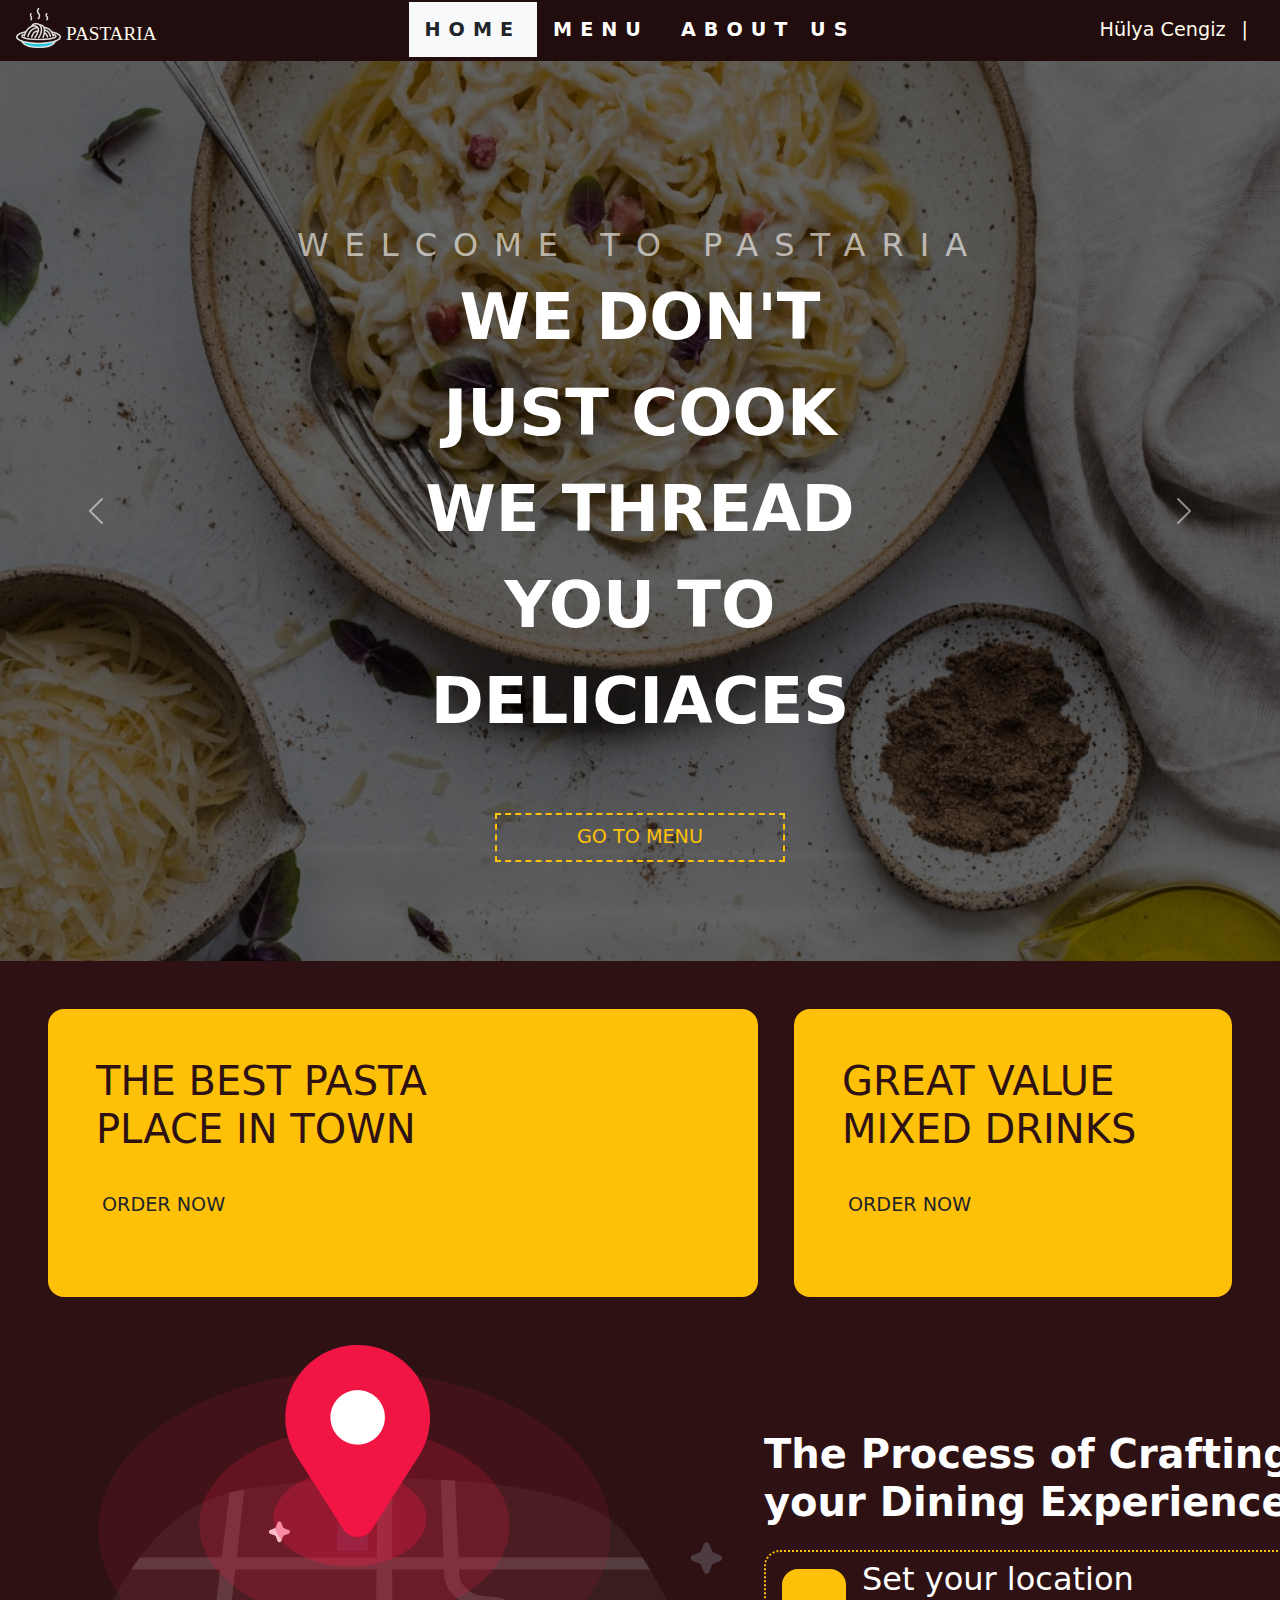
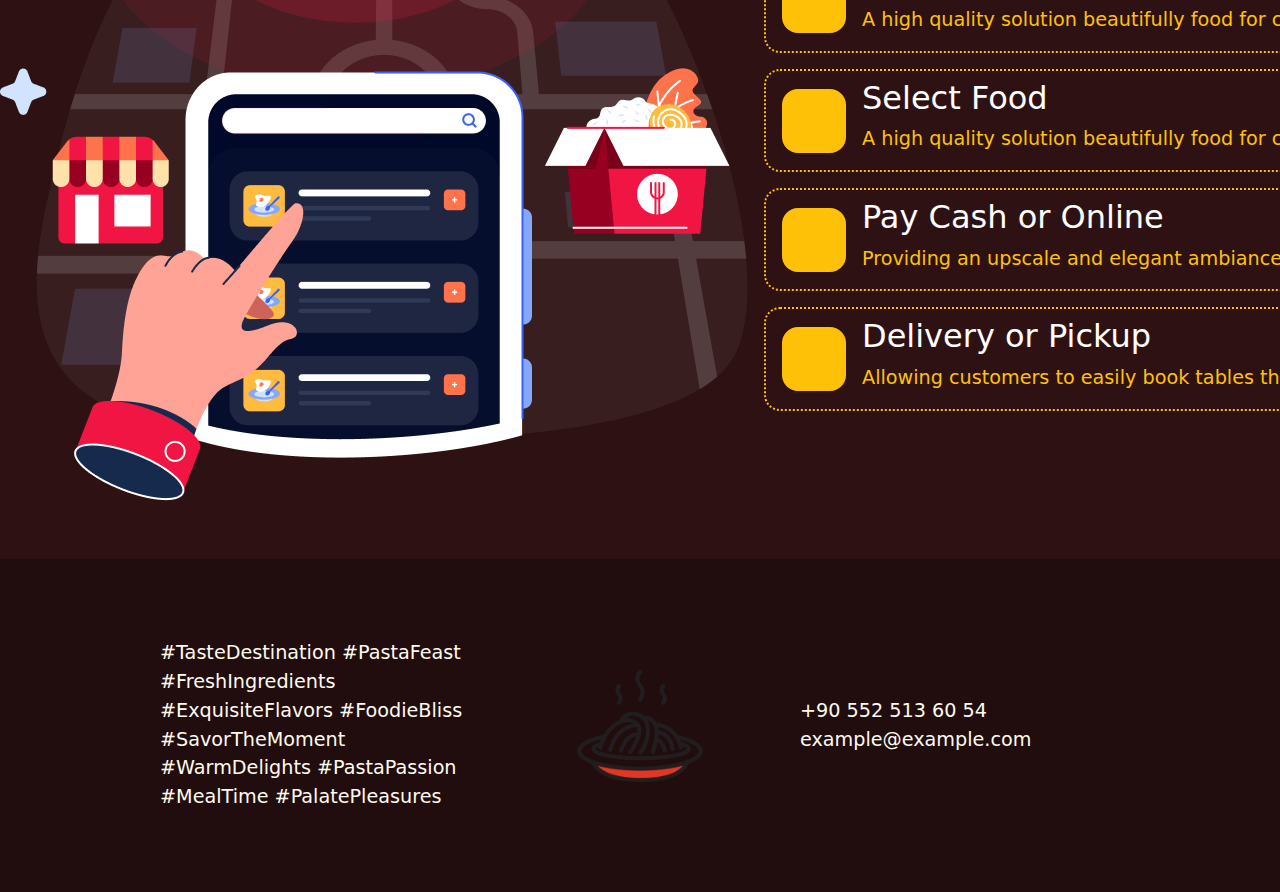
==== index.html @ 81fca808 "Initial commit" ====
<!DOCTYPE html>
<html lang="en">

<head>
  <meta charset="UTF-8">
  <meta name="viewport" content="width=device-width, initial-scale=1.0">
  <link rel="stylesheet" href="style.css">
  <link rel="stylesheet" href="https://cdnjs.cloudflare.com/ajax/libs/font-awesome/6.5.2/css/all.min.css"
    integrity="sha512-SnH5WK+bZxgPHs44uWIX+LLJAJ9/2PkPKZ5QiAj6Ta86w+fsb2TkcmfRyVX3pBnMFcV7oQPJkl9QevSCWr3W6A=="
    crossorigin="anonymous" referrerpolicy="no-referrer" />
  <link rel="stylesheet" href="https://cdn.jsdelivr.net/npm/bootstrap@5.3.3/dist/css/bootstrap.min.css">
  <link rel="preconnect" href="https://fonts.googleapis.com">
  <link rel="preconnect" href="https://fonts.gstatic.com" crossorigin>
  <link href="https://fonts.googleapis.com/css2?family=Noto+Sans:ital,wght@0,100..900;1,100..900&display=swap"
    rel="stylesheet">
  <title>Site</title>
</head>

<body>
  <div class="nav-bar">
    <div class="logo"><img class="website-logo" src="logo.png" alt=""></i> PASTARIA</div>
    <div class="categories">
      <div class="category"><a class="navbar-button bg-light text-dark" href="index.html">HOME</a></div>
      <div class="category"><a class="navbar-button" href="menu.html">MENU</a></div>
      <div class="category"><a class="navbar-button" href="about_us.html">ABOUT US</a></div>
    </div>
    <div class="cart d-flex align-items-center">
      <div><i class="fa-solid fa-circle-user"></i> Hülya Cengiz</div>
      <div style="margin: 0 1rem;">|</div>
      <a href="order.html" class="text-light"><i class="fa-solid fa-cart-shopping"></i></a>
    </div>
  </div>
  <div id="carouselExampleRide" class="carousel slide" data-bs-ride="carousel">
    <div class="carousel-inner">
      <div class="carousel-item active" data-bs-interval="5000">
        <div class="slider-content-container">
          <img src="images/pasta.jpg" class="d-block w-100 slider-image" alt="...">
          <div class="slider-content">
            <div class="slider-subheader">WELCOME TO PASTARIA</div>
            <div class="slider-header">WE DON'T JUST COOK WE THREAD YOU TO DELICIACES</div>
            <button class="slider-button"><a style="text-decoration: none;" class="text-warning" href="menu.html">GO TO
                MENU</a></button>
          </div>
        </div>
      </div>
      <div class="carousel-item" data-bs-interval="5000">
        <div class="slider-content-container">
          <img src="images/pastaslider2.jpg" class="d-block w-100 slider-image" alt="...">
          <div class="slider-content">
            <div class="slider-subheader">SAVOR EVERY MOMENT</div>
            <div class="slider-header"> ENJOY OUR DELECTABLE OFFERINGS</div>
            <button class="slider-button"><a style="text-decoration: none;" class="text-warning" href="menu.html">GO TO
                MENU</a></button>
          </div>
        </div>
      </div>
      <div class="carousel-item" data-bs-interval="5000">
        <div class="slider-content-container">
          <img src="images/pastaslider3.jpg" class="d-block w-100 slider-image" alt="...">
          <div class="slider-content">
            <div class="slider-subheader">EXPERIENCE THE DIFFERENCE</div>
            <div class="slider-header">DISCOVER PASTARIA'S 'PASTA' WORLD</div>
            <button class="slider-button"><a style="text-decoration: none;" class="text-warning" href="menu.html">GO TO
                MENU</a></button>
          </div>
        </div>
      </div>
    </div>
    <button class="carousel-control-prev" type="button" data-bs-target="#carouselExampleRide" data-bs-slide="prev">
      <span class="carousel-control-prev-icon" aria-hidden="true"></span>
      <span class="visually-hidden">Previous</span>
    </button>
    <button class="carousel-control-next" type="button" data-bs-target="#carouselExampleRide" data-bs-slide="next">
      <span class="carousel-control-next-icon" aria-hidden="true"></span>
      <span class="visually-hidden">Next</span>
    </button>
  </div>
  <div class="d-flex justify-content-between px-5 my-5">
    <div class="large-one">
      <div>
        <h1>THE BEST PASTA <br> PLACE IN TOWN</h1>
        <br>
        <button class="order-now"><a class="text-decoration-none text-dark" href="menu.html">ORDER NOW</a> <i
            class="fa-solid fa-circle-arrow-right"></i></button>
      </div>
      <img src="" alt="">
    </div>
    <div class="small-one">
      <div>
        <h1>GREAT VALUE <br> MIXED DRINKS</h1>
        <br>
        <button class="order-now"><a class="text-decoration-none text-dark" href="menu.html">ORDER NOW</a> <i
            class="fa-solid fa-circle-arrow-right"></i></button>
      </div>
      <img src="" alt="">
    </div>
  </div>

  <div class="d-flex justify-content-evenly align-items-center my-5">
    <img src="images/homepagecontent1.png" alt="">
    <div style="margin-left: 1rem;">
      <h1 class="fw-bold mb-4">The Process of Crafting your Dining Experience</h1>
      <div class="d-flex align-items-center content1-stage-container">
        <div class="content1-icon-container"><i class="fa-solid fa-location-dot"></i></div>
        <div>
          <h2>Set your location</h2>
          <div class="content1-description mb-2">A high quality solution beautifully food for customers</div>
        </div>
      </div>
      <div class="d-flex align-items-center content1-stage-container">
        <div class="content1-icon-container"><i class="fa-solid fa-bowl-food"></i></div>
        <div>
          <h2>Select Food</h2>
          <div class="content1-description mb-2">A high quality solution beautifully food for customers</div>
        </div>
      </div>
      <div class="d-flex align-items-center content1-stage-container">
        <div class="content1-icon-container"><i class="fa-solid fa-credit-card"></i></div>
        <div>
          <h2>Pay Cash or Online</h2>
          <div class="content1-description mb-2">Providing an upscale and elegant ambiance for ..

          </div>
        </div>
      </div>
      <div class="d-flex align-items-center content1-stage-container">
        <div class="content1-icon-container"><i class="fa-solid fa-truck"></i></div>
        <div>
          <h2>Delivery or Pickup</h2>
          <div class="content1-description mb-2">Allowing customers to easily book tables through

          </div>
        </div>
      </div>
    </div>
  </div>

  <div class="footer">
    <div class="main-informations-container">
      <div class="main adress">#TasteDestination #PastaFeast #FreshIngredients #ExquisiteFlavors #FoodieBliss #SavorTheMoment #WarmDelights #PastaPassion #MealTime #PalatePleasures</div>
      <div class="main footer-logo"><img class="footer-logo" src="logo.png" alt=""></div>
      <div class="main contact">
        <div class="telephone-number">+90 552 513 60 54</div>
        <div class="e-mail">example@example.com</div>
      </div>
    </div>
    <div class="social-media-container">
      <div class="social-media-logo"><a href="#"><i class="fa-brands text-warning fa-instagram"></a></i></div>
      <div class="social-media-logo"><a href="#"><i class="fa-brands text-warning fa-x-twitter"></a></i></div>
      <div class="social-media-logo"><a href="#"><i class="fa-brands text-warning fa-facebook"></a></i></div>
      <div class="social-media-logo"><a href="#"><i class="fa-brands text-warning fa-youtube"></a></i></div>
    </div>
  </div>
  <script src="https://cdn.jsdelivr.net/npm/bootstrap@5.3.3/dist/js/bootstrap.bundle.min.js"></script>
</body>

</html>
---- style.css ----
:root {
    --h_dark: #ffc107; 
    --h_light: #fefbed;
    --h_yellow: #2e1213;
    --h_darker: #220d0e;
    --h_blue: #0a5700;
    --bs: 0 0 4rem 0.5rem;
}

body {
    background-color: var(--h_yellow) !important;
    color: white !important;
    font-size: 1.2rem !important;
}
/* Tarayıcıda görünen kaydırma çubuğunu özelleştirme */
::-webkit-scrollbar {
    width: 10px; /* Kaydırma çubuğunun genişliği */
}

/* Kaydırma çubuğunun arka plan rengi */
::-webkit-scrollbar-track {
    background: #000000;
}

/* Kaydırma çubuğunun dolgu rengi */
::-webkit-scrollbar-thumb {
    background: #ffc107;
}

/* Kaydırma çubuğu üzerine gelindiğinde */
::-webkit-scrollbar-thumb:hover {
    background: #fff;
}
.nav-bar{
    display: flex;
    justify-content: center;
    padding: 1rem 1.5rem;
    z-index: 2;
    width: 100%;
    background-color: var(--h_darker);
    color: var(--h_light);
    position: sticky;
    top: 0;
}
.logo{
    position: absolute;
    left: 1rem;
    font-family: "Sue Ellen Francisco", cursive !important;
}
.navbar-button{
    color: white;
    text-decoration: none;
    padding: 1rem;
    transition: 0.15s;
}
.navbar-button:hover{
    background-color: white;
    color: black;
}
.cart{
    position: absolute;
    right: 1rem;
}
.banner{
    height: 20rem;
    display: flex;
    justify-content: center;
    align-items: center;
    font-size: 5rem;
    background-color: var(--h_dark);
    color: white;
    overflow: hidden;
    background-color: black;
    position: relative;
}
.banner-image{
    width: 100%;
    opacity: 30%;
position: absolute;
}
.description{
    padding: 3rem 7rem;
}
.categories{
    display: flex;
    font-weight: bold;
}
.category{
    letter-spacing: 0.5rem;
}
.slider{
    height: 100dvh;
    overflow: hidden;
}
.footer{
    padding: 2rem 0;
    background-color: #220d0e;
    color: var(--h_light);
}
.main-informations-container{
    display: flex;
    justify-content: center;
    align-items: center;
    margin: 3rem 0;
}
.main{
    width: 20rem;
}
.footer-logo{
    display: flex;
    justify-content: center;
    align-items: center;
    font-size: 10rem;
}
.social-media-container{
    display: flex;
    justify-content: center;
}
.social-media-logo{
    margin: 0 2rem;
}
.show-off-container{
    display: flex;
    justify-content: space-evenly;
    padding: 5rem 0;
}
.menu-container{
    display: flex;
    flex-wrap: wrap;
    justify-content: center;
}
.menu-item-container{
    border: 2px solid white;
    margin: 1rem;
    height: 25rem;
    width: 25rem;
    overflow: hidden;
    border-radius: 1rem;
    /* box-shadow: 0 0 1rem 0.5rem white; */

    position: relative;
}
.icon-container{
    background-color: var(--h_light);
    border-radius: 50%;
    width: 3rem;
    height: 3rem;

    display: flex;
    justify-content: center;
    align-items: center;
    color: red;
}
.main-icon-container{
    position:absolute;
    top: 5rem;
    left: -3.5rem;
}
.move-right{
    animation: right 0.3s ease forwards;
}
@keyframes right {
    100% {
        transform: translateX(4rem);
    }
}
.cart-icon{
    margin-top: 0.5rem;
    color: blue;
}
.rating {
    color:red;
    font-family: "Sue Ellen Francisco", cursive !important;
    font-weight: 1000 !important;
    font-size: 2rem;
}
.food-name{
    background-color: white;
    color: var(--h_darker);
    padding: 0.5rem 1rem;
    border-bottom-left-radius: 1rem;
    border-bottom-right-radius: 1rem;
    font-family: "Sue Ellen Francisco", cursive !important;
    font-size: 2rem;
    position: absolute;
    top: 0;
}
.tagline{
    font-size: 2rem;
    font-weight: 1000;
    color: green;

    display: flex;
    align-items: center;
}
.food-price{
    color: black;
    border-radius: 50%;

    font-family: "Sue Ellen Francisco", cursive !important;
    font-size: 2rem;
    font-weight: bold;
}
.menu-item-bottom-container{
    background-color: white;
    position: absolute;
    bottom: -4rem;
    width: 27rem;
}
.slider-content-container{
    position: relative;
    height: 100dvh;
    width: 100%;
    background-color: black;
}
.slider-content{
    position: absolute;
    width: 100dvw;
    top: 10rem;

    display: flex;
    flex-direction: column;
    justify-content: center;
    align-items: center;
    color: white;
}
.slider-subheader{
    font-size: 2rem;
    letter-spacing: 1rem;
    opacity: 60%;
}
.slider-header{
    font-size: 4rem;
    font-weight: bold;
    text-align: center;
    width: 40%;
}
.slider-button{
    margin-top: 4rem;
    border: 0;
    padding: 0.5rem 5rem;
    background-color: transparent;
    border: 2px dashed var(--h_dark);
    color: var(--h_dark);
    transition: 0.1s;
}
.slider-button:hover{
    box-shadow: var(--bs);
}
.slider-image{
    opacity: 40%;
}
.content1-stage-container{
    border: 2px dotted var(--h_dark);
    padding: 0.5rem 1rem;
    width: 40rem;
    margin-bottom: 1rem;
    border-radius: 1rem;
}
.content1-description{
    color: var(--h_dark);
}
.content1-icon-container{
    margin-right: 1rem;
    background-color: var(--h_dark);
    padding: 1.5rem;
    color: var(--h_yellow);
    border-radius: 1rem;
    width: 4rem;
    height: 4rem;

    display: flex;
    align-items: center;
}
.large-one{
    width: 60%;
    background-color: var(--h_dark);
    color: var(--h_yellow);
    padding: 3rem;
    border-radius: 1rem;
}
.small-one{
    width: 37%;
    background-color: var(--h_dark);
    color: var(--h_yellow);
    padding: 3rem;
    border-radius: 1rem;
}
.order-now{
    border: 0;
    background-color: transparent;
    color: var(--h_yellow);
}
.menu-dh{
    font-size: 5rem;
    font-family: "Sue Ellen Francisco", cursive !important;
    letter-spacing: 0.4rem;
    font-weight: 1000;
}
.zaxd{
    opacity: 50%;
}
.pasta-image{
    width: 100%;
}
.about-us-container{
    display: flex;
    align-items: center;
    justify-content: center;
}
.about-us-image{
    width: 50rem;
}
.au-description{
    opacity: 50%;
    color: white;
}
.thing-text{
    font-size: 1rem;
    width: 15rem;
    opacity: 60%;
    color: white;
}
.details-part{
    max-width: 39rem;
    margin-left: -7rem;
}
.order-large{
    width: 70%;
}
.order-small{
    width: 30%;
    background-color: var(--h_darker);
}
.stage-circle{
    width: 4rem;
    height: 4rem;
    border-radius: 50%;
    border: 3px solid white;
}
.stage-line{
    border-top: 3px dotted white;
    width: 13rem;
}
.adress-card{
    width: 45%;
    margin-right: 1rem;
    border: 1px solid rgba(255, 255, 255, 0.409);
}
.adress-header{
    border-bottom: 1px solid rgba(255, 255, 255, 0.409);
}
.yellow{
    color: #ffc107;
    border: 2px yellow solid;
}
.large-1, .large-2 {
    background-color: var(--h_darker);
}
.website-logo{
    height: 2.5rem;
    filter: invert(100%);
    position: relative;
    bottom: 0.5rem;
}
.footer-logo{
    height: 7rem;
}
.move-up{
    animation: up 0.3s ease forwards;
}
@keyframes up {
    100% {
        transform: translateY(-4rem);
    }
}
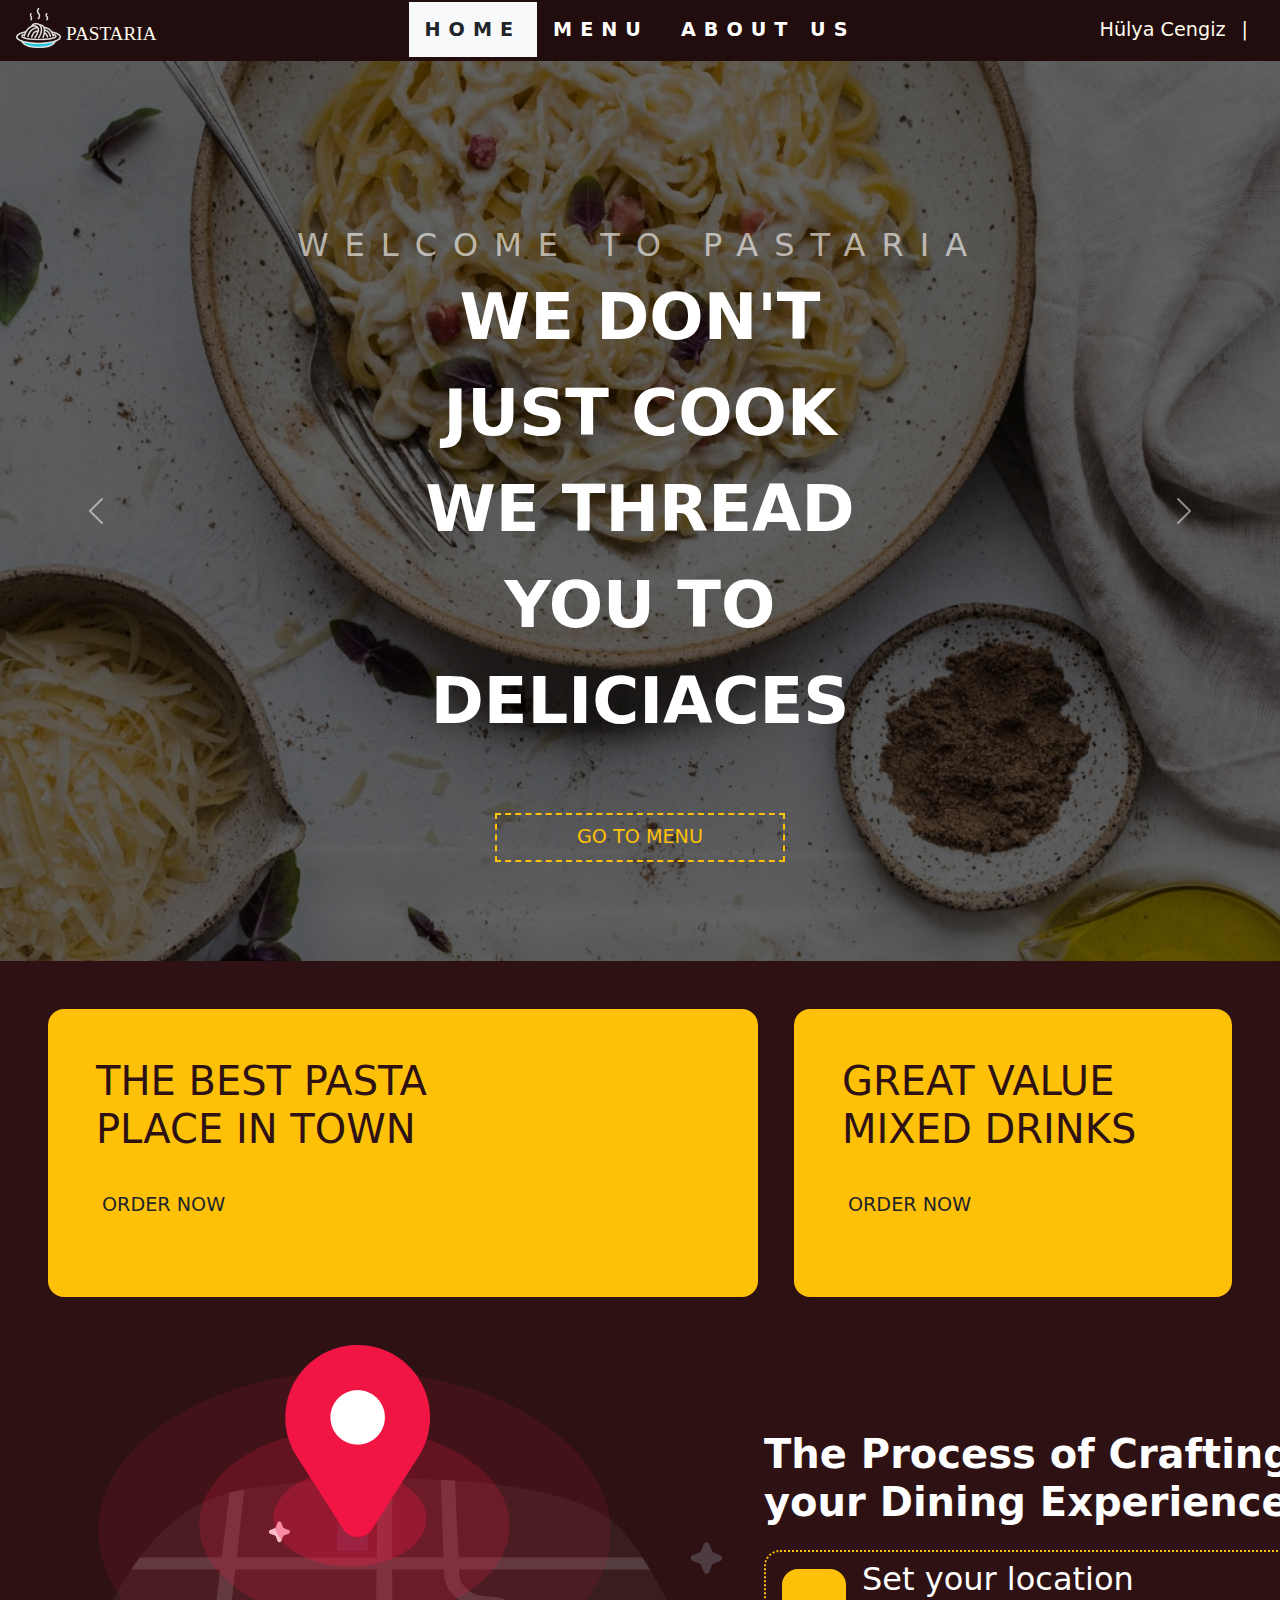
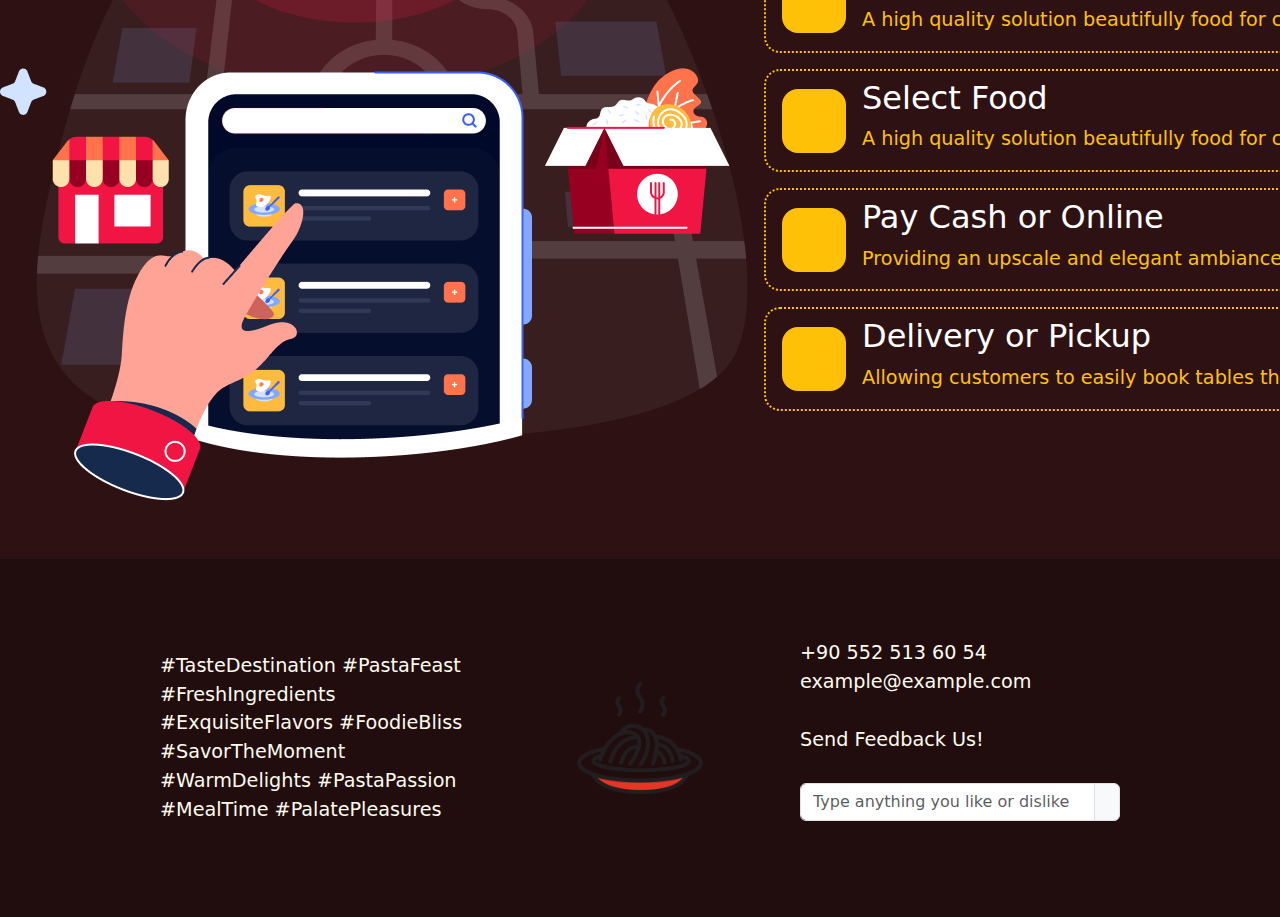
==== commit 6e82c503: "yeni footer eklenmeyen sayfalara eklendi" ====
--- a/index.html
+++ b/index.html
@@ -137,21 +137,30 @@
 
   <div class="footer">
     <div class="main-informations-container">
-      <div class="main adress">#TasteDestination #PastaFeast #FreshIngredients #ExquisiteFlavors #FoodieBliss #SavorTheMoment #WarmDelights #PastaPassion #MealTime #PalatePleasures</div>
-      <div class="main footer-logo"><img class="footer-logo" src="logo.png" alt=""></div>
-      <div class="main contact">
-        <div class="telephone-number">+90 552 513 60 54</div>
-        <div class="e-mail">example@example.com</div>
-      </div>
+        <div class="main adress">#TasteDestination #PastaFeast #FreshIngredients #ExquisiteFlavors #FoodieBliss
+            #SavorTheMoment #WarmDelights #PastaPassion #MealTime #PalatePleasures</div>
+        <div class="main footer-logo"><img class="footer-logo" src="logo.png" alt=""></div>
+        <div class="main contact">
+            <div class="telephone-number">+90 552 513 60 54</div>
+            <div class="e-mail">example@example.com</div>
+            <br>
+            <div>Send Feedback Us!</div>
+            <br>
+            <div class="input-group mb-3">
+                <input type="text" class="form-control" placeholder="Type anything you like or dislike"
+                    aria-label="Type anything you like or dislike" aria-describedby="basic-addon2">
+                <span class="input-group-text" id="basic-addon2"><i class="fa-solid fa-paper-plane"></i></span>
+            </div>
+        </div>
     </div>
     <div class="social-media-container">
-      <div class="social-media-logo"><a href="#"><i class="fa-brands text-warning fa-instagram"></a></i></div>
-      <div class="social-media-logo"><a href="#"><i class="fa-brands text-warning fa-x-twitter"></a></i></div>
-      <div class="social-media-logo"><a href="#"><i class="fa-brands text-warning fa-facebook"></a></i></div>
-      <div class="social-media-logo"><a href="#"><i class="fa-brands text-warning fa-youtube"></a></i></div>
+        <div class="social-media-logo"><a href="#"><i class="fa-brands text-warning fa-instagram"></a></i></div>
+        <div class="social-media-logo"><a href="#"><i class="fa-brands text-warning fa-x-twitter"></a></i></div>
+        <div class="social-media-logo"><a href="#"><i class="fa-brands text-warning fa-facebook"></a></i></div>
+        <div class="social-media-logo"><a href="#"><i class="fa-brands text-warning fa-youtube"></a></i></div>
     </div>
-  </div>
-  <script src="https://cdn.jsdelivr.net/npm/bootstrap@5.3.3/dist/js/bootstrap.bundle.min.js"></script>
+</div>
+<script src="https://cdn.jsdelivr.net/npm/bootstrap@5.3.3/dist/js/bootstrap.bundle.min.js"></script>
 </body>
 
 </html>